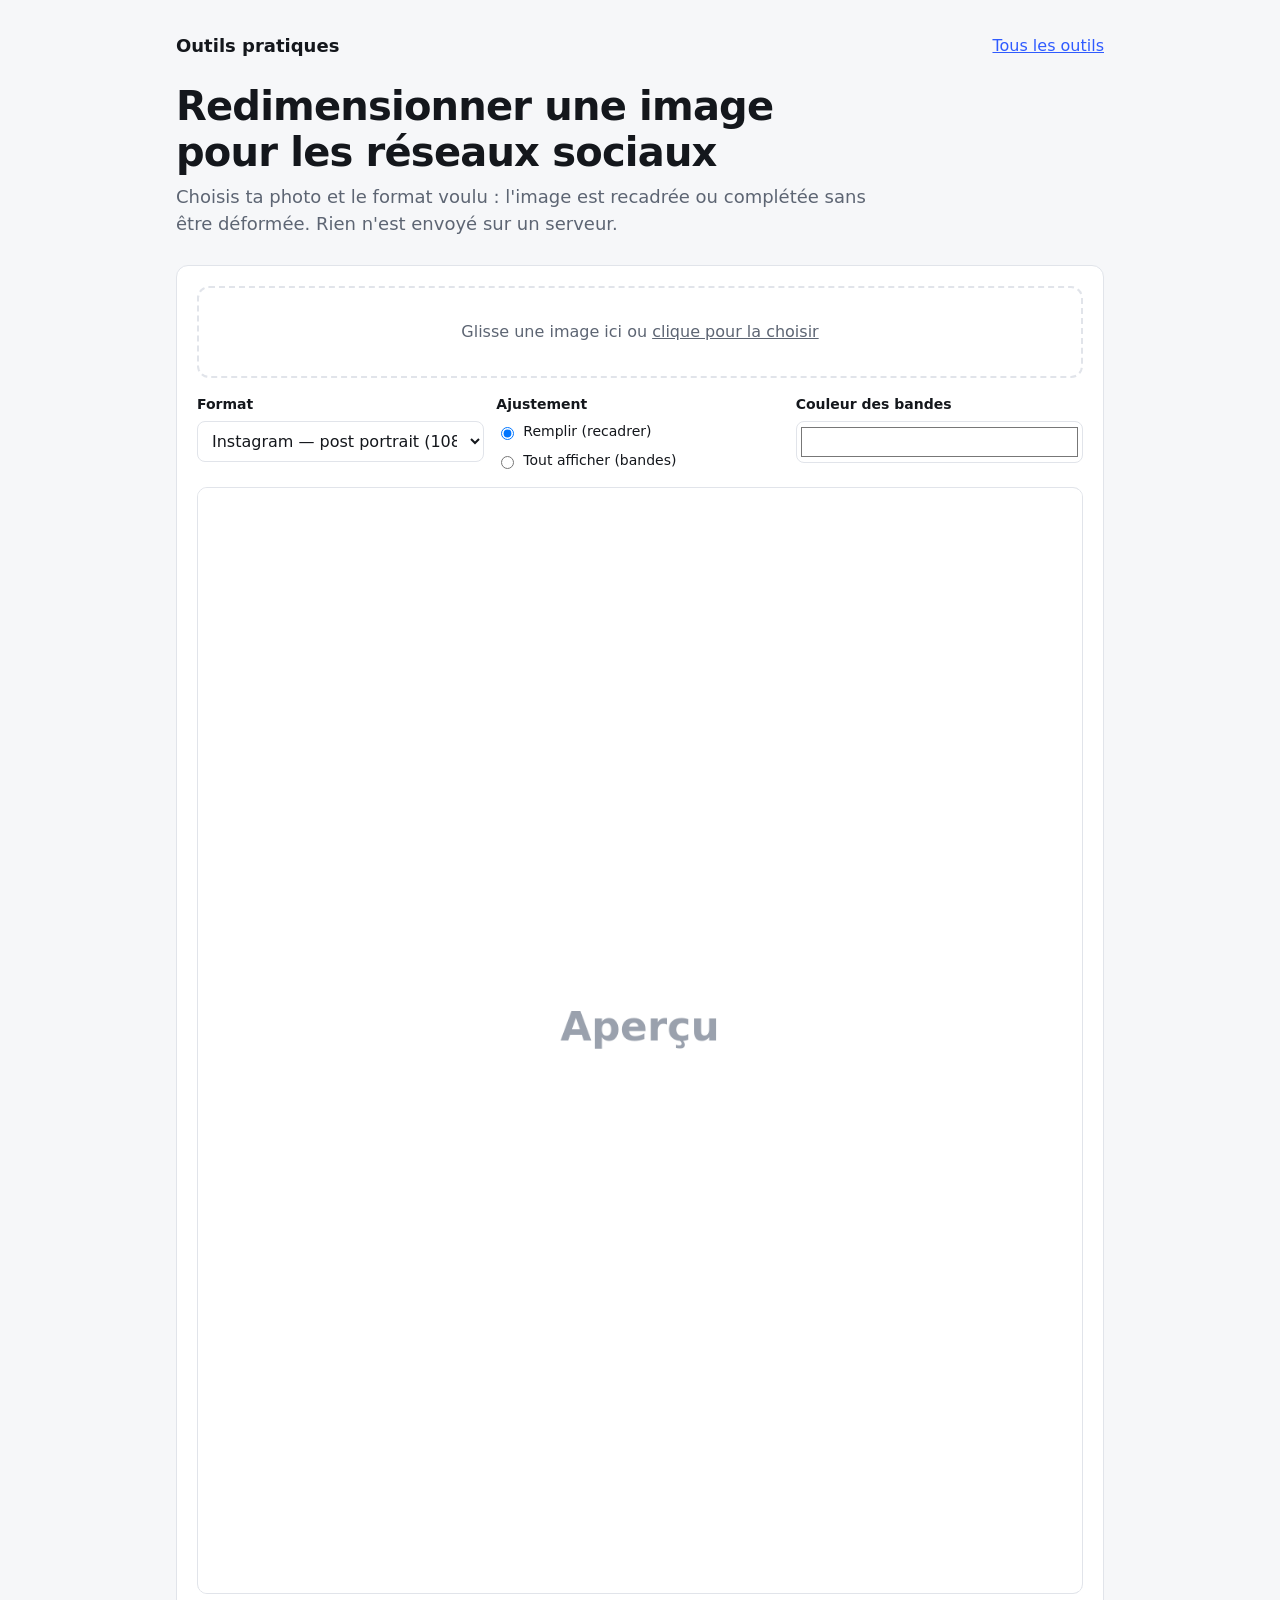
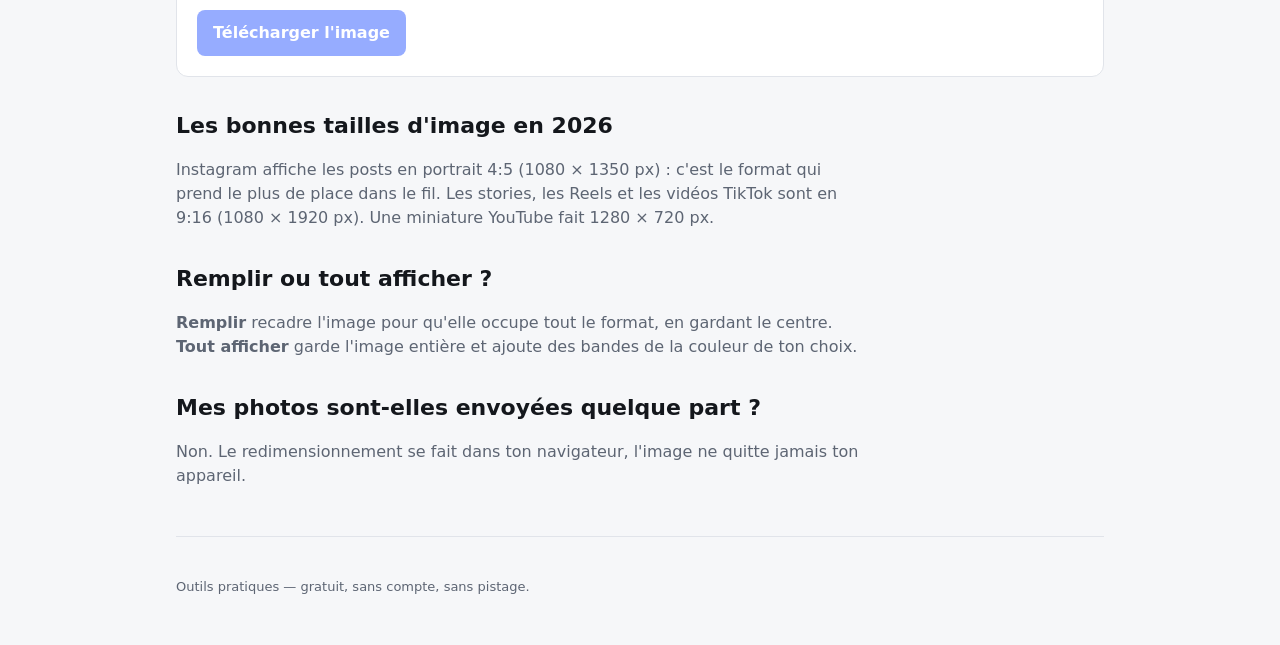
==== outils/redimensionner-image-reseaux/index.html @ de30b170 "Hub d'outils + premier outil : redimensionner une image pour les réseaux Co-Authored-By: Claude Opus" ====
<!doctype html>
<html lang="fr">
<head>
<meta charset="utf-8">
<meta name="viewport" content="width=device-width,initial-scale=1">
<title>Redimensionner une image pour Instagram, TikTok, YouTube — gratuit</title>
<meta name="description" content="Redimensionne une photo aux bons formats Instagram (post, story, Reel), TikTok, YouTube, LinkedIn et X. Gratuit, sans inscription, sans envoi de fichier.">
<link rel="stylesheet" href="/assets/style.css">
<style>
#preview{max-width:100%;border-radius:10px;border:1px solid var(--line);display:block;margin-inline:auto;background:repeating-conic-gradient(var(--line) 0 25%,transparent 0 50%) 0 0/20px 20px}
.mode{display:flex;gap:8px;flex-wrap:wrap}
.mode label{font-weight:500;display:flex;gap:6px;align-items:center;margin:0}
</style>
</head>
<body>
<div class="wrap">
  <header class="site"><a class="logo" href="/">Outils pratiques</a><a href="/">Tous les outils</a></header>
  <h1>Redimensionner une image pour les réseaux sociaux</h1>
  <p class="lead">Choisis ta photo et le format voulu : l'image est recadrée ou complétée sans être déformée. Rien n'est envoyé sur un serveur.</p>

  <div class="panel" style="display:grid;gap:16px">
    <div class="drop" id="drop" tabindex="0" role="button" aria-label="Choisir une image">Glisse une image ici ou <u>clique pour la choisir</u></div>
    <input type="file" id="file" accept="image/*" hidden>
    <div class="row">
      <div><label for="format">Format</label>
        <select id="format">
          <option value="1080x1350">Instagram — post portrait (1080 × 1350)</option>
          <option value="1080x1080">Instagram — post carré (1080 × 1080)</option>
          <option value="1080x1920">Story / Reel / TikTok (1080 × 1920)</option>
          <option value="1280x720">YouTube — miniature (1280 × 720)</option>
          <option value="1200x627">LinkedIn — post (1200 × 627)</option>
          <option value="1600x900">X — image (1600 × 900)</option>
          <option value="1500x500">X — bannière (1500 × 500)</option>
        </select></div>
      <div><label>Ajustement</label>
        <div class="mode">
          <label><input type="radio" name="mode" value="cover" checked> Remplir (recadrer)</label>
          <label><input type="radio" name="mode" value="contain"> Tout afficher (bandes)</label>
        </div></div>
      <div><label for="bg">Couleur des bandes</label><input type="color" id="bg" value="#ffffff" style="width:100%;height:42px;border:1px solid var(--line);border-radius:8px;background:none"></div>
    </div>
    <canvas id="preview" width="1080" height="1350" aria-label="Aperçu"></canvas>
    <div style="display:flex;gap:8px;flex-wrap:wrap">
      <button class="btn" id="dl" disabled>Télécharger l'image</button>
      <span id="info" style="color:var(--muted);align-self:center;font-size:14px"></span>
    </div>
  </div>

  <div class="content">
    <h2>Les bonnes tailles d'image en 2026</h2>
    <p>Instagram affiche les posts en portrait 4:5 (1080 × 1350 px) : c'est le format qui prend le plus de place dans le fil. Les stories, les Reels et les vidéos TikTok sont en 9:16 (1080 × 1920 px). Une miniature YouTube fait 1280 × 720 px.</p>
    <h2>Remplir ou tout afficher ?</h2>
    <p><strong>Remplir</strong> recadre l'image pour qu'elle occupe tout le format, en gardant le centre. <strong>Tout afficher</strong> garde l'image entière et ajoute des bandes de la couleur de ton choix.</p>
    <h2>Mes photos sont-elles envoyées quelque part ?</h2>
    <p>Non. Le redimensionnement se fait dans ton navigateur, l'image ne quitte jamais ton appareil.</p>
  </div>
  <footer>Outils pratiques — gratuit, sans compte, sans pistage.</footer>
</div>
<script>
const $=id=>document.getElementById(id);
let img=null, name='image';
const cv=$('preview'), ctx=cv.getContext('2d');
function draw(){
  const [w,h]=$('format').value.split('x').map(Number);
  cv.width=w; cv.height=h;
  const mode=document.querySelector('input[name=mode]:checked').value;
  ctx.fillStyle=$('bg').value; ctx.fillRect(0,0,w,h);
  if(!img){ctx.fillStyle='#9aa1ad';ctx.font='600 '+Math.round(w/22)+'px system-ui';ctx.textAlign='center';ctx.fillText('Aperçu',w/2,h/2);return}
  const s=mode==='cover'?Math.max(w/img.width,h/img.height):Math.min(w/img.width,h/img.height);
  const dw=img.width*s, dh=img.height*s;
  ctx.imageSmoothingQuality='high';
  ctx.drawImage(img,(w-dw)/2,(h-dh)/2,dw,dh);
  $('info').textContent=w+' × '+h+' px';
}
function load(f){
  if(!f||!f.type.startsWith('image/'))return;
  name=f.name.replace(/\.[^.]+$/,'');
  const r=new FileReader();
  r.onload=e=>{const i=new Image();i.onload=()=>{img=i;$('dl').disabled=false;draw()};i.src=e.target.result};
  r.readAsDataURL(f);
}
$('drop').onclick=()=>$('file').click();
$('drop').onkeydown=e=>{if(e.key==='Enter'||e.key===' '){e.preventDefault();$('file').click()}};
$('file').onchange=e=>load(e.target.files[0]);
['dragover','dragenter'].forEach(ev=>$('drop').addEventListener(ev,e=>{e.preventDefault();$('drop').classList.add('on')}));
['dragleave','drop'].forEach(ev=>$('drop').addEventListener(ev,e=>{e.preventDefault();$('drop').classList.remove('on')}));
$('drop').addEventListener('drop',e=>load(e.dataTransfer.files[0]));
['format','bg'].forEach(id=>$(id).addEventListener('input',draw));
document.querySelectorAll('input[name=mode]').forEach(r=>r.addEventListener('change',draw));
$('dl').onclick=()=>{cv.toBlob(b=>{const a=document.createElement('a');a.href=URL.createObjectURL(b);a.download=name+'-'+cv.width+'x'+cv.height+'.jpg';a.click();setTimeout(()=>URL.revokeObjectURL(a.href),2000)},'image/jpeg',0.92)};
draw();
</script>
</body>
</html>
---- assets/style.css ----
:root{
  --bg:#f6f7f9;--panel:#fff;--ink:#14171c;--muted:#5d6573;--line:#e1e4ea;--accent:#2f5bff;--accent-soft:#e8edff;
  --font:"Inter",system-ui,-apple-system,"Segoe UI",Roboto,sans-serif;
}
@media (prefers-color-scheme:dark){:root{--bg:#0f1217;--panel:#171b22;--ink:#e7eaf0;--muted:#97a0ae;--line:#272d37;--accent:#7b97ff;--accent-soft:#1e2640;color-scheme:dark}}
*{box-sizing:border-box}
html,body{margin:0}
body{background:var(--bg);color:var(--ink);font-family:var(--font);font-size:16px;line-height:1.5}
a{color:var(--accent)}
.wrap{max-width:960px;margin:0 auto;padding:24px max(16px,env(safe-area-inset-left))}
header.site{display:flex;justify-content:space-between;align-items:center;gap:12px;padding-block:8px 24px}
header.site a.logo{font-weight:700;font-size:18px;color:var(--ink);text-decoration:none}
h1{font-size:clamp(28px,4vw,40px);line-height:1.15;letter-spacing:-.02em;margin:0 0 8px;text-wrap:balance}
.lead{color:var(--muted);font-size:18px;margin:0 0 28px;max-width:62ch}
.grid{display:grid;grid-template-columns:repeat(auto-fill,minmax(260px,1fr));gap:12px}
.tool{display:block;background:var(--panel);border:1px solid var(--line);border-radius:12px;padding:18px;text-decoration:none;color:inherit}
.tool:hover{border-color:var(--accent)}
.tool strong{display:block;font-size:17px;margin-bottom:4px}
.tool span{color:var(--muted);font-size:14px}
.panel{background:var(--panel);border:1px solid var(--line);border-radius:12px;padding:20px}
label{font-weight:600;font-size:14px;display:block;margin-bottom:6px}
select,input[type=number]{font:inherit;color:var(--ink);background:var(--panel);border:1px solid var(--line);border-radius:8px;padding:9px 10px;width:100%}
.btn{display:inline-block;font:inherit;font-weight:600;border:0;border-radius:8px;padding:11px 16px;background:var(--accent);color:#fff;cursor:pointer;text-decoration:none}
.btn.ghost{background:transparent;color:var(--ink);border:1px solid var(--line)}
.btn:disabled{opacity:.5;cursor:not-allowed}
.drop{border:2px dashed var(--line);border-radius:12px;padding:32px;text-align:center;color:var(--muted);cursor:pointer}
.drop.on{border-color:var(--accent);background:var(--accent-soft)}
.row{display:grid;grid-template-columns:repeat(auto-fit,minmax(200px,1fr));gap:12px}
.content{max-width:68ch;color:var(--ink)}
.content h2{font-size:22px;margin:32px 0 8px}
.content p,.content li{color:var(--muted)}
footer{color:var(--muted);font-size:13px;padding-block:40px 24px;border-top:1px solid var(--line);margin-top:48px}
:focus-visible{outline:2px solid var(--accent);outline-offset:2px}
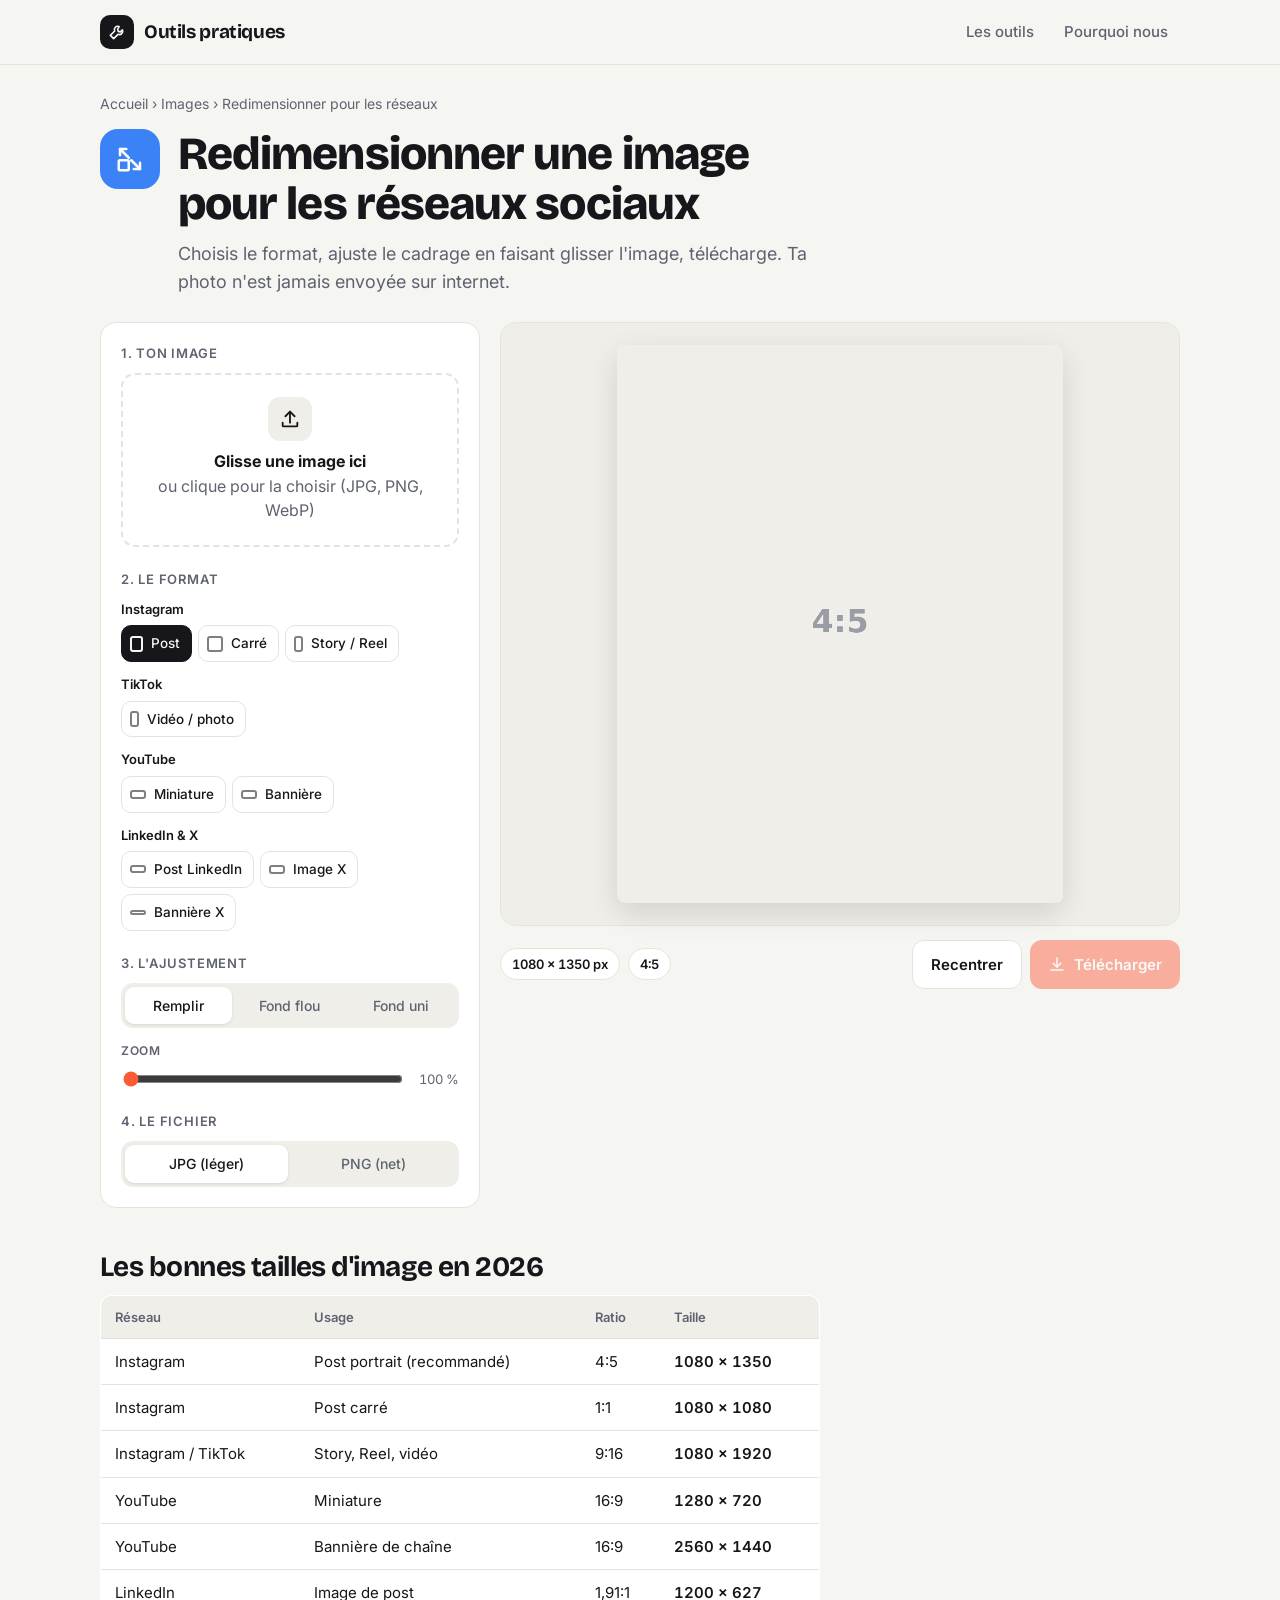
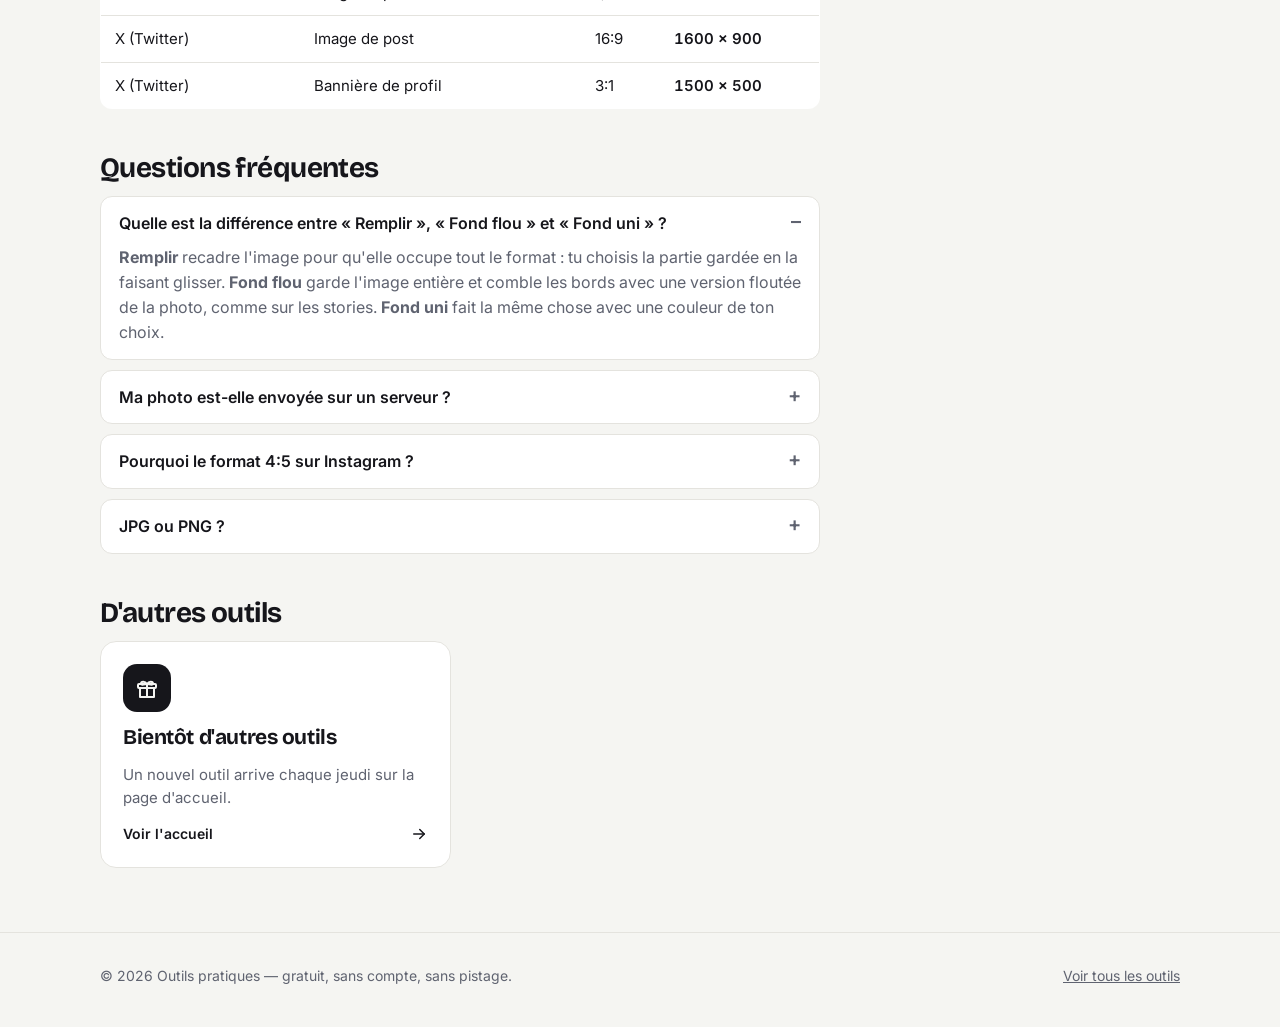
==== commit 6a068e7f: "Refonte du site : page d'accueil et outil de redimensionnement soignés Co-Authored-By: Claude Opus 5" ====
--- a/outils/redimensionner-image-reseaux/index.html
+++ b/outils/redimensionner-image-reseaux/index.html
@@ -3,92 +3,250 @@
 <head>
 <meta charset="utf-8">
 <meta name="viewport" content="width=device-width,initial-scale=1">
-<title>Redimensionner une image pour Instagram, TikTok, YouTube — gratuit</title>
-<meta name="description" content="Redimensionne une photo aux bons formats Instagram (post, story, Reel), TikTok, YouTube, LinkedIn et X. Gratuit, sans inscription, sans envoi de fichier.">
+<title>Redimensionner une image pour Instagram, TikTok, YouTube (gratuit) — Outils pratiques</title>
+<meta name="description" content="Redimensionne une photo aux bons formats Instagram (post 4:5, story, Reel), TikTok, YouTube, LinkedIn et X. Recadrage réglable, fond flou ou couleur. Gratuit, sans inscription, sans envoi de fichier.">
+<link rel="canonical" href="https://outils-pratiques.vercel.app/outils/redimensionner-image-reseaux/">
+<link rel="preconnect" href="https://fonts.googleapis.com"><link rel="preconnect" href="https://fonts.gstatic.com" crossorigin>
+<link rel="stylesheet" href="https://fonts.googleapis.com/css2?family=Bricolage+Grotesque:opsz,wght@12..96,600;12..96,800&family=Inter:wght@400;500;600&display=swap">
 <link rel="stylesheet" href="/assets/style.css">
+<link rel="icon" href="data:image/svg+xml,%3Csvg xmlns='http://www.w3.org/2000/svg' viewBox='0 0 32 32'%3E%3Crect width='32' height='32' rx='8' fill='%2316161b'/%3E%3Cpath d='M19.3 7.3a5.3 5.3 0 0 0-7 7L5.3 21.3l5.4 5.4 7-7a5.3 5.3 0 0 0 7-7l-3.2 3.2-3.5-.8-.8-3.5z' fill='none' stroke='%23fff' stroke-width='2.4' stroke-linejoin='round'/%3E%3C/svg%3E">
 <style>
-#preview{max-width:100%;border-radius:10px;border:1px solid var(--line);display:block;margin-inline:auto;background:repeating-conic-gradient(var(--line) 0 25%,transparent 0 50%) 0 0/20px 20px}
-.mode{display:flex;gap:8px;flex-wrap:wrap}
-.mode label{font-weight:500;display:flex;gap:6px;align-items:center;margin:0}
+.drop{display:flex;flex-direction:column;align-items:center;gap:8px;text-align:center;border:2px dashed var(--line);border-radius:14px;padding:22px 16px;cursor:pointer;color:var(--muted);transition:border-color .15s,background .15s}
+.drop:hover,.drop.on{border-color:var(--accent);background:var(--accent-soft)}
+.drop .ic{width:44px;height:44px;border-radius:12px;background:var(--soft);display:grid;place-items:center;color:var(--ink)}
+.drop .ic svg{width:22px;height:22px}
+.drop b{color:var(--ink)}
+.drop.has{flex-direction:row;text-align:left;padding:12px 14px;border-style:solid}
+.drop.has .ic{width:44px;height:44px;overflow:hidden;padding:0}
+.drop.has .ic img{width:100%;height:100%;object-fit:cover}
+.group{margin-bottom:12px}
+.group:last-child{margin-bottom:0}
+.group > span{display:block;font-size:13px;font-weight:600;margin-bottom:6px}
+.fmts{display:flex;flex-wrap:wrap;gap:6px}
+.fmt{display:flex;align-items:center;gap:8px;font:inherit;font-size:13.5px;font-weight:500;padding:7px 11px 7px 8px;border-radius:10px;border:1px solid var(--line);background:var(--panel);color:var(--ink);cursor:pointer}
+.fmt i{display:block;border:2px solid currentColor;border-radius:3px;opacity:.55}
+.fmt[aria-pressed="true"]{background:var(--ink);color:var(--bg);border-color:var(--ink)}
+.fmt[aria-pressed="true"] i{opacity:1}
+.seg{display:grid;grid-template-columns:repeat(3,1fr);background:var(--soft);border-radius:12px;padding:4px;gap:4px}
+.seg button{font:inherit;font-size:14px;font-weight:500;border:0;border-radius:9px;padding:8px 6px;background:none;color:var(--muted);cursor:pointer}
+.seg button[aria-pressed="true"]{background:var(--panel);color:var(--ink);box-shadow:0 1px 3px rgb(0 0 0/.1)}
+.swatches{display:flex;gap:8px;align-items:center;flex-wrap:wrap}
+.sw{width:32px;height:32px;border-radius:50%;border:2px solid var(--line);cursor:pointer;padding:0}
+.sw[aria-pressed="true"]{outline:3px solid var(--accent);outline-offset:2px}
+.sw.custom{position:relative;overflow:hidden;background:conic-gradient(red,yellow,lime,cyan,blue,magenta,red)}
+.sw.custom input{position:absolute;inset:0;opacity:0;cursor:pointer;width:100%;height:100%}
+.zoom{display:flex;align-items:center;gap:10px}
+.zoom input{flex:1;accent-color:var(--accent)}
+.zoom output{font-variant-numeric:tabular-nums;font-size:13px;color:var(--muted);width:44px;text-align:right}
+.stage{position:sticky;top:84px;display:flex;flex-direction:column;gap:14px}
+.frame{background:var(--soft);border-radius:var(--radius);border:1px solid var(--line);padding:22px;display:grid;place-items:center;min-height:420px;position:relative}
+.frame canvas{max-height:62vh;width:auto;max-width:100%;border-radius:8px;box-shadow:0 10px 30px rgb(0 0 0/.12);background:repeating-conic-gradient(#d9d9d4 0 25%,#fff 0 50%) 0 0/18px 18px;touch-action:none}
+.frame canvas.drag{cursor:grab}
+.frame canvas.drag:active{cursor:grabbing}
+.hint{position:absolute;bottom:10px;left:50%;transform:translateX(-50%);font-size:12.5px;color:var(--muted);background:var(--panel);border:1px solid var(--line);padding:4px 10px;border-radius:999px;white-space:nowrap}
+.bar{display:flex;align-items:center;justify-content:space-between;gap:12px;flex-wrap:wrap}
+.meta{display:flex;gap:8px;flex-wrap:wrap}
+.meta span{font-size:13px;font-weight:600;background:var(--panel);border:1px solid var(--line);border-radius:999px;padding:5px 11px;font-variant-numeric:tabular-nums}
+.related{display:grid;grid-template-columns:repeat(auto-fill,minmax(260px,1fr));gap:14px}
 </style>
 </head>
 <body>
-<div class="wrap">
-  <header class="site"><a class="logo" href="/">Outils pratiques</a><a href="/">Tous les outils</a></header>
-  <h1>Redimensionner une image pour les réseaux sociaux</h1>
-  <p class="lead">Choisis ta photo et le format voulu : l'image est recadrée ou complétée sans être déformée. Rien n'est envoyé sur un serveur.</p>
-
-  <div class="panel" style="display:grid;gap:16px">
-    <div class="drop" id="drop" tabindex="0" role="button" aria-label="Choisir une image">Glisse une image ici ou <u>clique pour la choisir</u></div>
-    <input type="file" id="file" accept="image/*" hidden>
-    <div class="row">
-      <div><label for="format">Format</label>
-        <select id="format">
-          <option value="1080x1350">Instagram — post portrait (1080 × 1350)</option>
-          <option value="1080x1080">Instagram — post carré (1080 × 1080)</option>
-          <option value="1080x1920">Story / Reel / TikTok (1080 × 1920)</option>
-          <option value="1280x720">YouTube — miniature (1280 × 720)</option>
-          <option value="1200x627">LinkedIn — post (1200 × 627)</option>
-          <option value="1600x900">X — image (1600 × 900)</option>
-          <option value="1500x500">X — bannière (1500 × 500)</option>
-        </select></div>
-      <div><label>Ajustement</label>
-        <div class="mode">
-          <label><input type="radio" name="mode" value="cover" checked> Remplir (recadrer)</label>
-          <label><input type="radio" name="mode" value="contain"> Tout afficher (bandes)</label>
-        </div></div>
-      <div><label for="bg">Couleur des bandes</label><input type="color" id="bg" value="#ffffff" style="width:100%;height:42px;border:1px solid var(--line);border-radius:8px;background:none"></div>
-    </div>
-    <canvas id="preview" width="1080" height="1350" aria-label="Aperçu"></canvas>
-    <div style="display:flex;gap:8px;flex-wrap:wrap">
-      <button class="btn" id="dl" disabled>Télécharger l'image</button>
-      <span id="info" style="color:var(--muted);align-self:center;font-size:14px"></span>
+<header class="site-head"><div class="wrap">
+  <a class="logo" href="/"><span class="mark" data-icon="logo"></span>Outils pratiques</a>
+  <nav><a href="/#outils">Les outils</a><a href="/#pourquoi" class="hide-sm">Pourquoi nous</a></nav>
+</div></header>
+
+<main class="wrap">
+  <div class="crumbs"><a href="/">Accueil</a> › <a href="/#outils">Images</a> › Redimensionner pour les réseaux</div>
+  <div class="tool-hero">
+    <span class="ic" style="background:var(--c-images)" data-icon="resize"></span>
+    <div>
+      <h1>Redimensionner une image pour les réseaux sociaux</h1>
+      <p>Choisis le format, ajuste le cadrage en faisant glisser l'image, télécharge. Ta photo n'est jamais envoyée sur internet.</p>
+    </div>
+  </div>
+
+  <div class="app">
+    <div class="panel controls">
+      <div class="field">
+        <span class="lbl">1. Ton image</span>
+        <div class="drop" id="drop" tabindex="0" role="button" aria-label="Choisir une image">
+          <span class="ic" id="thumb" data-icon="upload"></span>
+          <span id="dropTxt"><b>Glisse une image ici</b><br>ou clique pour la choisir (JPG, PNG, WebP)</span>
+        </div>
+        <input type="file" id="file" accept="image/*" hidden>
+      </div>
+
+      <div class="field">
+        <span class="lbl">2. Le format</span>
+        <div id="formats"></div>
+      </div>
+
+      <div class="field">
+        <span class="lbl">3. L'ajustement</span>
+        <div class="seg" id="mode">
+          <button type="button" data-m="cover" aria-pressed="true">Remplir</button>
+          <button type="button" data-m="blur" aria-pressed="false">Fond flou</button>
+          <button type="button" data-m="color" aria-pressed="false">Fond uni</button>
+        </div>
+        <div id="colorRow" style="margin-top:12px" hidden>
+          <div class="swatches" id="swatches"></div>
+        </div>
+        <div style="margin-top:14px">
+          <span class="lbl" style="margin-bottom:8px;font-size:12px">Zoom</span>
+          <div class="zoom"><input type="range" id="zoom" min="100" max="300" value="100" aria-label="Zoom"><output id="zoomOut">100 %</output></div>
+        </div>
+      </div>
+
+      <div class="field">
+        <span class="lbl">4. Le fichier</span>
+        <div class="seg" id="fmtOut" style="grid-template-columns:repeat(2,1fr)">
+          <button type="button" data-f="jpeg" aria-pressed="true">JPG (léger)</button>
+          <button type="button" data-f="png" aria-pressed="false">PNG (net)</button>
+        </div>
+      </div>
+    </div>
+
+    <div class="stage">
+      <div class="frame">
+        <canvas id="cv" width="1080" height="1350" aria-label="Aperçu de l'image redimensionnée"></canvas>
+        <span class="hint" id="hint" hidden>Fais glisser l'image pour la recadrer</span>
+      </div>
+      <div class="bar">
+        <div class="meta"><span id="dims">1080 × 1350 px</span><span id="ratio">4:5</span></div>
+        <div style="display:flex;gap:8px">
+          <button class="btn ghost" id="reset" type="button">Recentrer</button>
+          <button class="btn" id="dl" type="button" disabled><span data-icon="download" style="width:18px;height:18px;display:inline-flex"></span>Télécharger</button>
+        </div>
+      </div>
     </div>
   </div>
 
   <div class="content">
     <h2>Les bonnes tailles d'image en 2026</h2>
-    <p>Instagram affiche les posts en portrait 4:5 (1080 × 1350 px) : c'est le format qui prend le plus de place dans le fil. Les stories, les Reels et les vidéos TikTok sont en 9:16 (1080 × 1920 px). Une miniature YouTube fait 1280 × 720 px.</p>
-    <h2>Remplir ou tout afficher ?</h2>
-    <p><strong>Remplir</strong> recadre l'image pour qu'elle occupe tout le format, en gardant le centre. <strong>Tout afficher</strong> garde l'image entière et ajoute des bandes de la couleur de ton choix.</p>
-    <h2>Mes photos sont-elles envoyées quelque part ?</h2>
-    <p>Non. Le redimensionnement se fait dans ton navigateur, l'image ne quitte jamais ton appareil.</p>
+    <div class="table-wrap"><table class="sizes">
+      <thead><tr><th>Réseau</th><th>Usage</th><th>Ratio</th><th>Taille</th></tr></thead>
+      <tbody>
+        <tr><td>Instagram</td><td>Post portrait (recommandé)</td><td>4:5</td><td>1080 × 1350</td></tr>
+        <tr><td>Instagram</td><td>Post carré</td><td>1:1</td><td>1080 × 1080</td></tr>
+        <tr><td>Instagram / TikTok</td><td>Story, Reel, vidéo</td><td>9:16</td><td>1080 × 1920</td></tr>
+        <tr><td>YouTube</td><td>Miniature</td><td>16:9</td><td>1280 × 720</td></tr>
+        <tr><td>YouTube</td><td>Bannière de chaîne</td><td>16:9</td><td>2560 × 1440</td></tr>
+        <tr><td>LinkedIn</td><td>Image de post</td><td>1,91:1</td><td>1200 × 627</td></tr>
+        <tr><td>X (Twitter)</td><td>Image de post</td><td>16:9</td><td>1600 × 900</td></tr>
+        <tr><td>X (Twitter)</td><td>Bannière de profil</td><td>3:1</td><td>1500 × 500</td></tr>
+      </tbody>
+    </table></div>
+
+    <h2>Questions fréquentes</h2>
+    <div class="faq">
+      <details open><summary>Quelle est la différence entre « Remplir », « Fond flou » et « Fond uni » ?</summary><p><strong>Remplir</strong> recadre l'image pour qu'elle occupe tout le format : tu choisis la partie gardée en la faisant glisser. <strong>Fond flou</strong> garde l'image entière et comble les bords avec une version floutée de la photo, comme sur les stories. <strong>Fond uni</strong> fait la même chose avec une couleur de ton choix.</p></details>
+      <details><summary>Ma photo est-elle envoyée sur un serveur ?</summary><p>Non. Tout le traitement se fait dans ton navigateur, sur ton appareil. L'image ne transite par aucun serveur et n'est stockée nulle part.</p></details>
+      <details><summary>Pourquoi le format 4:5 sur Instagram ?</summary><p>Le format portrait 4:5 prend plus de place dans le fil que le carré, donc ta publication est plus visible quand quelqu'un fait défiler.</p></details>
+      <details><summary>JPG ou PNG ?</summary><p>Le JPG est plus léger et suffit pour les photos. Le PNG garde une netteté parfaite, utile pour les visuels avec du texte ou des aplats de couleur.</p></details>
+    </div>
+
+    <h2>D'autres outils</h2>
   </div>
-  <footer>Outils pratiques — gratuit, sans compte, sans pistage.</footer>
-</div>
+  <div class="related" id="related"></div>
+</main>
+
+<footer class="site-foot"><div class="wrap">
+  <span>© 2026 Outils pratiques — gratuit, sans compte, sans pistage.</span>
+  <a href="/">Voir tous les outils</a>
+</div></footer>
+
+<script src="/assets/icons.js"></script>
 <script>
 const $=id=>document.getElementById(id);
-let img=null, name='image';
-const cv=$('preview'), ctx=cv.getContext('2d');
+const FORMATS=[
+  ["Instagram",[["Post","1080x1350","4:5"],["Carré","1080x1080","1:1"],["Story / Reel","1080x1920","9:16"]]],
+  ["TikTok",[["Vidéo / photo","1080x1920","9:16"]]],
+  ["YouTube",[["Miniature","1280x720","16:9"],["Bannière","2560x1440","16:9"]]],
+  ["LinkedIn & X",[["Post LinkedIn","1200x627","1,91:1"],["Image X","1600x900","16:9"],["Bannière X","1500x500","3:1"]]]
+];
+const S={img:null,name:"image",w:1080,h:1350,ratio:"4:5",mode:"cover",color:"#ffffff",zoom:1,ox:0,oy:0,out:"jpeg"};
+const cv=$("cv"),ctx=cv.getContext("2d");
+
+$("formats").innerHTML=FORMATS.map(([g,list])=>`<div class="group"><span>${g}</span><div class="fmts">${list.map(([l,s,r])=>{
+  const [w,h]=s.split("x").map(Number),k=16/Math.max(w,h);
+  return `<button type="button" class="fmt" data-s="${s}" data-r="${r}" aria-pressed="${s==="1080x1350"&&l==="Post"}"><i style="width:${Math.round(w*k)}px;height:${Math.round(h*k)}px"></i>${l}</button>`}).join("")}</div></div>`).join("");
+$("formats").addEventListener("click",e=>{const b=e.target.closest(".fmt");if(!b)return;
+  document.querySelectorAll(".fmt").forEach(x=>x.setAttribute("aria-pressed",x===b));
+  [S.w,S.h]=b.dataset.s.split("x").map(Number);S.ratio=b.dataset.r;S.ox=S.oy=0;draw()});
+
+const SW=["#ffffff","#000000","#f5f5f2","#16161b","#ff5a36","#3b82f6"];
+$("swatches").innerHTML=SW.map(c=>`<button type="button" class="sw" data-c="${c}" style="background:${c}" aria-label="Fond ${c}" aria-pressed="${c===S.color}"></button>`).join("")+
+  `<label class="sw custom" aria-label="Autre couleur"><input type="color" id="custom" value="#ff5a36"></label>`;
+$("swatches").addEventListener("click",e=>{const b=e.target.closest("[data-c]");if(!b)return;S.color=b.dataset.c;marks();draw()});
+$("custom").addEventListener("input",e=>{S.color=e.target.value;marks();draw()});
+function marks(){document.querySelectorAll(".sw[data-c]").forEach(x=>x.setAttribute("aria-pressed",x.dataset.c===S.color))}
+
+$("mode").addEventListener("click",e=>{const b=e.target.closest("[data-m]");if(!b)return;S.mode=b.dataset.m;
+  document.querySelectorAll("#mode button").forEach(x=>x.setAttribute("aria-pressed",x===b));$("colorRow").hidden=S.mode!=="color";S.ox=S.oy=0;draw()});
+$("fmtOut").addEventListener("click",e=>{const b=e.target.closest("[data-f]");if(!b)return;S.out=b.dataset.f;
+  document.querySelectorAll("#fmtOut button").forEach(x=>x.setAttribute("aria-pressed",x===b))});
+$("zoom").addEventListener("input",e=>{S.zoom=e.target.value/100;$("zoomOut").textContent=e.target.value+" %";draw()});
+$("reset").onclick=()=>{S.ox=S.oy=0;S.zoom=1;$("zoom").value=100;$("zoomOut").textContent="100 %";draw()};
+
+function geom(){
+  const {w,h,img}=S;
+  const base=S.mode==="cover"?Math.max(w/img.width,h/img.height):Math.min(w/img.width,h/img.height);
+  const s=base*S.zoom,dw=img.width*s,dh=img.height*s;
+  const mx=Math.max(0,(dw-w)/2),my=Math.max(0,(dh-h)/2);
+  S.ox=Math.max(-mx,Math.min(mx,S.ox));S.oy=Math.max(-my,Math.min(my,S.oy));
+  return {dw,dh,x:(w-dw)/2+S.ox,y:(h-dh)/2+S.oy,mx,my};
+}
 function draw(){
-  const [w,h]=$('format').value.split('x').map(Number);
-  cv.width=w; cv.height=h;
-  const mode=document.querySelector('input[name=mode]:checked').value;
-  ctx.fillStyle=$('bg').value; ctx.fillRect(0,0,w,h);
-  if(!img){ctx.fillStyle='#9aa1ad';ctx.font='600 '+Math.round(w/22)+'px system-ui';ctx.textAlign='center';ctx.fillText('Aperçu',w/2,h/2);return}
-  const s=mode==='cover'?Math.max(w/img.width,h/img.height):Math.min(w/img.width,h/img.height);
-  const dw=img.width*s, dh=img.height*s;
-  ctx.imageSmoothingQuality='high';
-  ctx.drawImage(img,(w-dw)/2,(h-dh)/2,dw,dh);
-  $('info').textContent=w+' × '+h+' px';
+  cv.width=S.w;cv.height=S.h;
+  $("dims").textContent=S.w+" × "+S.h+" px";$("ratio").textContent=S.ratio;
+  if(!S.img){ctx.fillStyle="#efeee9";ctx.fillRect(0,0,S.w,S.h);ctx.fillStyle="#9b9da6";ctx.font="600 "+Math.round(Math.min(S.w,S.h)/14)+"px Inter,system-ui";ctx.textAlign="center";ctx.textBaseline="middle";ctx.fillText(S.ratio,S.w/2,S.h/2);return}
+  ctx.imageSmoothingQuality="high";
+  if(S.mode==="blur"){
+    const k=Math.max(S.w/S.img.width,S.h/S.img.height);
+    ctx.save();ctx.filter="blur("+Math.round(Math.max(S.w,S.h)/40)+"px) brightness(.9)";
+    ctx.drawImage(S.img,(S.w-S.img.width*k)/2-40,(S.h-S.img.height*k)/2-40,S.img.width*k+80,S.img.height*k+80);ctx.restore();
+  }else{ctx.fillStyle=S.color;ctx.fillRect(0,0,S.w,S.h)}
+  const g=geom();
+  ctx.drawImage(S.img,g.x,g.y,g.dw,g.dh);
+  const movable=g.mx>0||g.my>0;cv.classList.toggle("drag",movable);$("hint").hidden=!movable;
 }
 function load(f){
-  if(!f||!f.type.startsWith('image/'))return;
-  name=f.name.replace(/\.[^.]+$/,'');
+  if(!f||!f.type.startsWith("image/"))return;
+  S.name=f.name.replace(/\.[^.]+$/,"").replace(/[^\w-]+/g,"-").slice(0,40)||"image";
   const r=new FileReader();
-  r.onload=e=>{const i=new Image();i.onload=()=>{img=i;$('dl').disabled=false;draw()};i.src=e.target.result};
+  r.onload=e=>{const i=new Image();i.onload=()=>{S.img=i;S.ox=S.oy=0;$("dl").disabled=false;
+    $("drop").classList.add("has");$("thumb").innerHTML=`<img src="${e.target.result}" alt="">`;
+    $("dropTxt").innerHTML=`<b></b><br>${i.width} × ${i.height} px · cliquer pour changer`;$("dropTxt").querySelector("b").textContent=f.name;draw()};i.src=e.target.result};
   r.readAsDataURL(f);
 }
-$('drop').onclick=()=>$('file').click();
-$('drop').onkeydown=e=>{if(e.key==='Enter'||e.key===' '){e.preventDefault();$('file').click()}};
-$('file').onchange=e=>load(e.target.files[0]);
-['dragover','dragenter'].forEach(ev=>$('drop').addEventListener(ev,e=>{e.preventDefault();$('drop').classList.add('on')}));
-['dragleave','drop'].forEach(ev=>$('drop').addEventListener(ev,e=>{e.preventDefault();$('drop').classList.remove('on')}));
-$('drop').addEventListener('drop',e=>load(e.dataTransfer.files[0]));
-['format','bg'].forEach(id=>$(id).addEventListener('input',draw));
-document.querySelectorAll('input[name=mode]').forEach(r=>r.addEventListener('change',draw));
-$('dl').onclick=()=>{cv.toBlob(b=>{const a=document.createElement('a');a.href=URL.createObjectURL(b);a.download=name+'-'+cv.width+'x'+cv.height+'.jpg';a.click();setTimeout(()=>URL.revokeObjectURL(a.href),2000)},'image/jpeg',0.92)};
+$("drop").onclick=()=>$("file").click();
+$("drop").onkeydown=e=>{if(e.key==="Enter"||e.key===" "){e.preventDefault();$("file").click()}};
+$("file").onchange=e=>load(e.target.files[0]);
+["dragover","dragenter"].forEach(ev=>document.addEventListener(ev,e=>{e.preventDefault();$("drop").classList.add("on")}));
+["dragleave","drop"].forEach(ev=>document.addEventListener(ev,e=>{e.preventDefault();$("drop").classList.remove("on")}));
+document.addEventListener("drop",e=>load(e.dataTransfer.files[0]));
+document.addEventListener("paste",e=>{const it=[...(e.clipboardData?.items||[])].find(x=>x.type.startsWith("image/"));if(it)load(it.getAsFile())});
+
+// Recadrage à la souris / au doigt
+let drag=null;
+cv.addEventListener("pointerdown",e=>{if(!S.img)return;const r=cv.getBoundingClientRect();drag={x:e.clientX,y:e.clientY,ox:S.ox,oy:S.oy,k:S.w/r.width};cv.setPointerCapture(e.pointerId)});
+cv.addEventListener("pointermove",e=>{if(!drag)return;S.ox=drag.ox+(e.clientX-drag.x)*drag.k;S.oy=drag.oy+(e.clientY-drag.y)*drag.k;draw()});
+["pointerup","pointercancel"].forEach(ev=>cv.addEventListener(ev,()=>drag=null));
+
+$("dl").onclick=()=>{
+  const type=S.out==="png"?"image/png":"image/jpeg";
+  cv.toBlob(b=>{const a=document.createElement("a");a.href=URL.createObjectURL(b);a.download=`${S.name}-${S.w}x${S.h}.${S.out==="png"?"png":"jpg"}`;document.body.appendChild(a);a.click();a.remove();setTimeout(()=>URL.revokeObjectURL(a.href),3000)},type,.92);
+};
 draw();
+
+fetch("/tools.json").then(r=>r.json()).then(l=>{
+  const others=l.filter(t=>t.slug!=="redimensionner-image-reseaux").slice(0,3);
+  const el=$("related");
+  if(!others.length){el.innerHTML='<a class="tool-card" href="/"><span class="ic" style="background:var(--ink);color:var(--bg)">'+icon("gift")+'</span><h3>Bientôt d\'autres outils</h3><p>Un nouvel outil arrive chaque jeudi sur la page d\'accueil.</p><span class="go">Voir l\'accueil '+icon("arrow")+'</span></a>';return}
+  el.innerHTML=others.map(t=>`<a class="tool-card" href="/outils/${t.slug}/"><span class="ic" style="background:var(--c-${t.categorie})">${icon(t.icone||t.categorie)}</span><h3></h3><p></p><span class="go">Utiliser l'outil ${icon("arrow")}</span></a>`).join("");
+  [...el.children].forEach((a,i)=>{a.querySelector("h3").textContent=others[i].titre;a.querySelector("p").textContent=others[i].description});
+});
 </script>
 </body>
 </html>
--- a/assets/style.css
+++ b/assets/style.css
@@ -1,33 +1,128 @@
+/* Outils pratiques — feuille de style commune
+   Titres : Bricolage Grotesque · texte : Inter · accent : orange tomate */
 :root{
-  --bg:#f6f7f9;--panel:#fff;--ink:#14171c;--muted:#5d6573;--line:#e1e4ea;--accent:#2f5bff;--accent-soft:#e8edff;
-  --font:"Inter",system-ui,-apple-system,"Segoe UI",Roboto,sans-serif;
+  --bg:#f5f5f2; --panel:#ffffff; --ink:#16161b; --muted:#5f6370; --line:#e4e3de; --soft:#efeee9;
+  --accent:#ff5a36; --accent-ink:#c2361a; --accent-soft:#ffe9e3;
+  --c-images:#3b82f6; --c-texte:#8b5cf6; --c-couleurs:#ec4899; --c-calculs:#10b981; --c-productivite:#f59e0b;
+  --display:"Bricolage Grotesque","Inter",system-ui,sans-serif;
+  --sans:"Inter",system-ui,-apple-system,"Segoe UI",Roboto,sans-serif;
+  --radius:16px;
 }
-@media (prefers-color-scheme:dark){:root{--bg:#0f1217;--panel:#171b22;--ink:#e7eaf0;--muted:#97a0ae;--line:#272d37;--accent:#7b97ff;--accent-soft:#1e2640;color-scheme:dark}}
+@media (prefers-color-scheme:dark){:root{
+  --bg:#111114; --panel:#1a1a1f; --ink:#f1f1ef; --muted:#a2a4ad; --line:#2a2a31; --soft:#202027;
+  --accent:#ff7253; --accent-ink:#ff8c71; --accent-soft:#3a1d16; color-scheme:dark}}
 *{box-sizing:border-box}
+html{scroll-behavior:smooth}
 html,body{margin:0}
-body{background:var(--bg);color:var(--ink);font-family:var(--font);font-size:16px;line-height:1.5}
-a{color:var(--accent)}
-.wrap{max-width:960px;margin:0 auto;padding:24px max(16px,env(safe-area-inset-left))}
-header.site{display:flex;justify-content:space-between;align-items:center;gap:12px;padding-block:8px 24px}
-header.site a.logo{font-weight:700;font-size:18px;color:var(--ink);text-decoration:none}
-h1{font-size:clamp(28px,4vw,40px);line-height:1.15;letter-spacing:-.02em;margin:0 0 8px;text-wrap:balance}
-.lead{color:var(--muted);font-size:18px;margin:0 0 28px;max-width:62ch}
-.grid{display:grid;grid-template-columns:repeat(auto-fill,minmax(260px,1fr));gap:12px}
-.tool{display:block;background:var(--panel);border:1px solid var(--line);border-radius:12px;padding:18px;text-decoration:none;color:inherit}
-.tool:hover{border-color:var(--accent)}
-.tool strong{display:block;font-size:17px;margin-bottom:4px}
-.tool span{color:var(--muted);font-size:14px}
-.panel{background:var(--panel);border:1px solid var(--line);border-radius:12px;padding:20px}
-label{font-weight:600;font-size:14px;display:block;margin-bottom:6px}
-select,input[type=number]{font:inherit;color:var(--ink);background:var(--panel);border:1px solid var(--line);border-radius:8px;padding:9px 10px;width:100%}
-.btn{display:inline-block;font:inherit;font-weight:600;border:0;border-radius:8px;padding:11px 16px;background:var(--accent);color:#fff;cursor:pointer;text-decoration:none}
-.btn.ghost{background:transparent;color:var(--ink);border:1px solid var(--line)}
-.btn:disabled{opacity:.5;cursor:not-allowed}
-.drop{border:2px dashed var(--line);border-radius:12px;padding:32px;text-align:center;color:var(--muted);cursor:pointer}
-.drop.on{border-color:var(--accent);background:var(--accent-soft)}
-.row{display:grid;grid-template-columns:repeat(auto-fit,minmax(200px,1fr));gap:12px}
-.content{max-width:68ch;color:var(--ink)}
-.content h2{font-size:22px;margin:32px 0 8px}
+body{background:var(--bg);color:var(--ink);font-family:var(--sans);font-size:16px;line-height:1.55;-webkit-font-smoothing:antialiased}
+a{color:inherit}
+img,svg,canvas{max-width:100%}
+.wrap{max-width:1120px;margin:0 auto;padding-inline:max(20px,env(safe-area-inset-left))}
+h1,h2,h3{font-family:var(--display);letter-spacing:-.02em;line-height:1.1;text-wrap:balance;margin:0}
+:focus-visible{outline:3px solid var(--accent);outline-offset:2px;border-radius:6px}
+
+/* En-tête */
+.site-head{position:sticky;top:0;z-index:10;background:color-mix(in srgb,var(--bg) 88%,transparent);backdrop-filter:blur(10px);border-bottom:1px solid var(--line)}
+.site-head .wrap{display:flex;align-items:center;justify-content:space-between;height:64px;gap:16px}
+.logo{display:flex;align-items:center;gap:10px;text-decoration:none;font-family:var(--display);font-weight:700;font-size:19px;letter-spacing:-.02em}
+.logo .mark{width:34px;height:34px;border-radius:10px;background:var(--ink);color:var(--bg);display:grid;place-items:center}
+.logo .mark svg{width:20px;height:20px}
+.site-head nav{display:flex;gap:6px}
+.site-head nav a{text-decoration:none;font-weight:500;font-size:15px;padding:8px 12px;border-radius:10px;color:var(--muted)}
+.site-head nav a:hover,.site-head nav a[aria-current]{color:var(--ink);background:var(--soft)}
+
+/* Boutons, puces */
+.btn{display:inline-flex;align-items:center;justify-content:center;gap:8px;font:inherit;font-weight:600;font-size:15px;border:0;border-radius:12px;padding:12px 18px;background:var(--accent);color:#fff;cursor:pointer;text-decoration:none;transition:transform .15s,box-shadow .15s}
+.btn:hover{transform:translateY(-1px);box-shadow:0 6px 18px color-mix(in srgb,var(--accent) 35%,transparent)}
+.btn:disabled{opacity:.45;cursor:not-allowed;transform:none;box-shadow:none}
+.btn.ghost{background:var(--panel);color:var(--ink);border:1px solid var(--line)}
+.btn.ghost:hover{box-shadow:none;border-color:var(--ink)}
+.chip{display:inline-flex;align-items:center;gap:6px;font:inherit;font-size:14px;font-weight:500;padding:8px 14px;border-radius:999px;border:1px solid var(--line);background:var(--panel);color:var(--ink);cursor:pointer}
+.chip[aria-pressed="true"]{background:var(--ink);color:var(--bg);border-color:var(--ink)}
+.badge{font-size:12px;font-weight:600;padding:3px 9px;border-radius:999px;background:var(--accent-soft);color:var(--accent-ink)}
+
+/* Accueil */
+.hero{padding-block:72px 40px;display:grid;grid-template-columns:minmax(0,1.25fr) minmax(0,1fr);gap:48px;align-items:center}
+.hero h1{font-size:clamp(40px,6vw,68px);font-weight:800}
+.hero h1 em{font-style:normal;color:var(--accent)}
+.hero p{font-size:19px;color:var(--muted);max-width:52ch;margin:20px 0 28px}
+.search{display:flex;align-items:center;gap:10px;background:var(--panel);border:1px solid var(--line);border-radius:14px;padding:6px 6px 6px 16px;max-width:520px;box-shadow:0 1px 2px rgb(0 0 0/.04)}
+.search svg{width:20px;height:20px;color:var(--muted);flex-shrink:0}
+.search input{flex:1;min-width:0;border:0;background:none;font:inherit;font-size:16px;color:var(--ink);padding:10px 0}
+.search input:focus{outline:none}
+.search:focus-within{border-color:var(--ink)}
+.trust{display:flex;flex-wrap:wrap;gap:18px;margin-top:22px;color:var(--muted);font-size:14px;font-weight:500}
+.trust span{display:flex;align-items:center;gap:7px}
+.trust svg{width:18px;height:18px;color:var(--c-calculs)}
+.hero-art{position:relative;aspect-ratio:1/1;max-width:440px;justify-self:end;width:100%}
+.hero-art .tile{position:absolute;border-radius:22px;display:grid;place-items:center;color:#fff;box-shadow:0 18px 40px rgb(0 0 0/.12)}
+.hero-art .tile svg{width:42%;height:42%}
+.t1{width:46%;height:46%;left:4%;top:6%;background:var(--c-images);transform:rotate(-6deg)}
+.t2{width:38%;height:38%;right:4%;top:14%;background:var(--c-couleurs);transform:rotate(8deg)}
+.t3{width:40%;height:40%;left:18%;bottom:6%;background:var(--c-calculs);transform:rotate(4deg)}
+.t4{width:34%;height:34%;right:10%;bottom:14%;background:var(--ink);color:var(--bg)!important;transform:rotate(-8deg)}
+.section{padding-block:28px 56px}
+.section-head{display:flex;justify-content:space-between;align-items:end;gap:16px;flex-wrap:wrap;margin-bottom:20px}
+.section-head h2{font-size:32px}
+.filters{display:flex;flex-wrap:wrap;gap:8px}
+.tools{display:grid;grid-template-columns:repeat(auto-fill,minmax(300px,1fr));gap:16px}
+.tool-card{position:relative;display:flex;flex-direction:column;gap:14px;background:var(--panel);border:1px solid var(--line);border-radius:var(--radius);padding:22px;text-decoration:none;transition:transform .15s,box-shadow .15s,border-color .15s}
+.tool-card:hover{transform:translateY(-3px);box-shadow:0 14px 34px rgb(0 0 0/.08);border-color:transparent}
+.tool-card .ic{width:48px;height:48px;border-radius:14px;display:grid;place-items:center;color:#fff}
+.tool-card .ic svg{width:24px;height:24px}
+.tool-card h3{font-size:21px}
+.tool-card p{margin:0;color:var(--muted);font-size:15px}
+.tool-card .go{margin-top:auto;display:flex;justify-content:space-between;align-items:center;font-weight:600;font-size:14px}
+.tool-card .go svg{width:18px;height:18px;transition:transform .15s}
+.tool-card:hover .go svg{transform:translateX(4px)}
+.tool-card .badge{position:absolute;top:18px;right:18px}
+.tool-card.soon{border-style:dashed;background:transparent;pointer-events:none}
+.tool-card.soon .ic{background:var(--soft)!important;color:var(--muted)}
+.why{display:grid;grid-template-columns:repeat(3,minmax(0,1fr));gap:16px}
+.why div{background:var(--panel);border:1px solid var(--line);border-radius:var(--radius);padding:24px}
+.why svg{width:28px;height:28px;color:var(--accent)}
+.why h3{font-size:20px;margin:14px 0 6px}
+.why p{margin:0;color:var(--muted);font-size:15px}
+
+/* Page outil */
+.crumbs{font-size:14px;color:var(--muted);padding-top:28px}
+.crumbs a{text-decoration:none}
+.crumbs a:hover{color:var(--ink)}
+.tool-hero{padding-block:14px 26px;display:flex;gap:18px;align-items:flex-start}
+.tool-hero .ic{width:60px;height:60px;border-radius:18px;display:grid;place-items:center;color:#fff;flex-shrink:0}
+.tool-hero .ic svg{width:30px;height:30px}
+.tool-hero h1{font-size:clamp(30px,4.4vw,46px);font-weight:800}
+.tool-hero p{margin:10px 0 0;font-size:18px;color:var(--muted);max-width:62ch}
+.app{display:grid;grid-template-columns:380px minmax(0,1fr);gap:20px;align-items:start}
+.panel{background:var(--panel);border:1px solid var(--line);border-radius:var(--radius);padding:20px}
+.controls{display:flex;flex-direction:column;gap:22px}
+.lbl{display:block;font-size:13px;font-weight:600;color:var(--muted);text-transform:uppercase;letter-spacing:.06em;margin-bottom:10px}
+.content{max-width:72ch}
+.content h2{font-size:28px;margin:44px 0 12px}
 .content p,.content li{color:var(--muted)}
-footer{color:var(--muted);font-size:13px;padding-block:40px 24px;border-top:1px solid var(--line);margin-top:48px}
-:focus-visible{outline:2px solid var(--accent);outline-offset:2px}
+.faq details{background:var(--panel);border:1px solid var(--line);border-radius:12px;padding:14px 18px;margin-bottom:10px}
+.faq summary{cursor:pointer;font-weight:600;list-style:none;display:flex;justify-content:space-between;gap:12px}
+.faq summary::after{content:"+";font-size:20px;line-height:1;color:var(--muted)}
+.faq details[open] summary::after{content:"–"}
+.faq p{margin:10px 0 0}
+table.sizes{width:100%;border-collapse:collapse;background:var(--panel);border:1px solid var(--line);border-radius:12px;overflow:hidden;font-size:15px}
+table.sizes th,table.sizes td{text-align:left;padding:11px 14px;border-bottom:1px solid var(--line)}
+table.sizes th{font-size:13px;color:var(--muted);font-weight:600;background:var(--soft)}
+table.sizes td:last-child{font-variant-numeric:tabular-nums;font-weight:600;white-space:nowrap}
+.table-wrap{overflow-x:auto}
+
+/* Pied de page */
+footer.site-foot{margin-top:64px;border-top:1px solid var(--line);padding-block:32px 40px;color:var(--muted);font-size:14px}
+footer.site-foot .wrap{display:flex;justify-content:space-between;gap:16px;flex-wrap:wrap}
+
+@media (max-width:900px){
+  .hero{grid-template-columns:minmax(0,1fr);padding-top:44px}
+  .hero-art{display:none}
+  .why{grid-template-columns:minmax(0,1fr)}
+  .app{grid-template-columns:minmax(0,1fr)}
+}
+@media (max-width:520px){
+  .site-head nav a.hide-sm{display:none}
+  .tool-hero{flex-direction:column}
+}
+@media (prefers-reduced-motion:reduce){*{transition:none!important;scroll-behavior:auto!important}}
